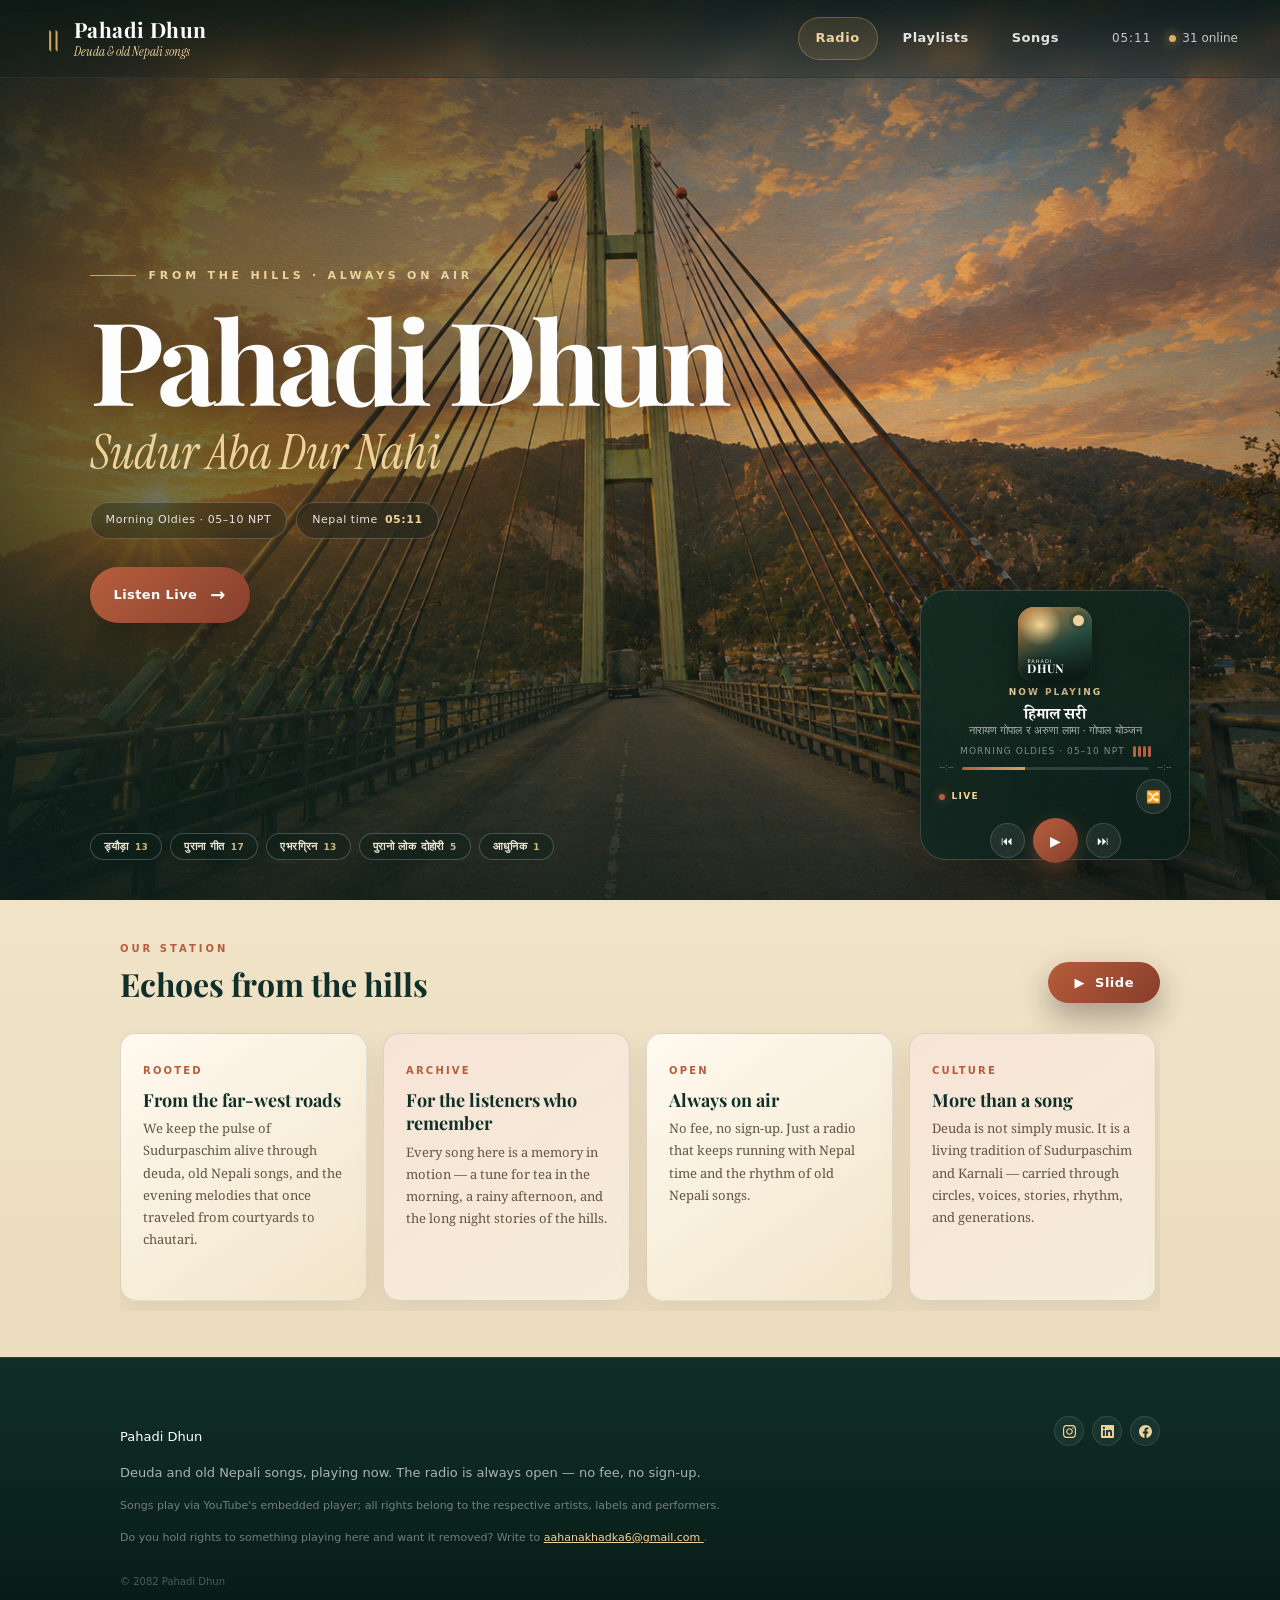
==== index.html @ c0a80d2a "Pahadi Dhun — deuda & old Nepali songs radio site" ====
<!DOCTYPE html>
<html lang="en">
<head>
  <meta charset="UTF-8">
  <meta name="viewport" content="width=device-width, initial-scale=1.0">

  <title>Pahadi Dhun | Sudur Aba Dur Nahi</title>

  <link rel="preconnect" href="https://fonts.googleapis.com">
  <link rel="preconnect" href="https://fonts.gstatic.com" crossorigin>

  <link
    href="https://fonts.googleapis.com/css2?family=Noto+Serif+Devanagari:wght@400;500;600;700&family=Instrument+Serif:ital@0;1&family=Playfair+Display:wght@500;600;700&display=swap"
    rel="stylesheet"
  >

  <link rel="stylesheet" href="styles.css">
</head>

<body>

  <!-- ================= TOP NAVIGATION ================= -->

  <header class="topbar">

    <a class="brand" href="#radio">
      <span class="brand-symbol">॥</span>

      <span class="brand-text">
        <span class="brand-mark">Pahadi Dhun</span>
        <span class="brand-en">Deuda & old Nepali songs</span>
      </span>
    </a>

    <nav class="topnav">
      <a href="#radio" class="active">Radio</a>
      <a href="playlists.html">Playlists</a>
      <a href="playlists.html#songs">Songs</a>
    </nav>

    <div class="topbar-meta">
      <span class="clock" id="clock">--:--</span>
      <span class="online" id="online">— online</span>
    </div>

  </header>


  <!-- ================= HERO ================= -->

  <section class="hero" id="radio">

    <!-- background -->
    <div class="hero-background"></div>

    <!-- cinematic overlay -->
    <div class="hero-overlay"></div>

    <!-- grain -->
    <div class="hero-grain"></div>


    <div class="hero-content">

      <p class="hero-eyebrow reveal">
        From the hills · Always on air
      </p>

      <h1 class="reveal">
        Pahadi Dhun
      </h1>

      <p class="hero-tagline reveal">
        Sudur Aba Dur Nahi
      </p>



      <div class="hero-badges reveal">

        <span class="badge" id="nowRotationBadge">
          — 
        </span>

        <span class="badge">
          Nepal time
          <strong id="nptTime">--:--</strong>
        </span>

      </div>


      <a class="cta reveal" href="#player-section">
        <span>Listen Live</span>
        <span class="cta-arrow">→</span>
      </a>

    </div>


    <!-- ================= CATEGORY BUTTONS ================= -->

    <div class="hero-cats reveal" id="heroCats"></div>


    <!-- ================= FLOATING PLAYER ================= -->

    <div class="player-section" id="player-section">

      <div class="player-grid reveal">

        <div class="now-card">

          <!-- album art -->
          <div class="art" id="artWrap">

            <div class="art-inner" id="artInner">

              <div class="art-overlay"></div>

              <div class="art-title">
                <span>PAHADI</span>
                <strong>DHUN</strong>
              </div>

              <span class="disc-hole"></span>

            </div>

          </div>


          <!-- song information -->

          <div class="now-body">

            <div class="now-text">

              <p class="now-label">
                Now playing
              </p>

              <h3 id="nowTitle">
                —
              </h3>

              <p class="now-artist" id="nowArtist">
                —
              </p>

              <div class="now-sub">

                <span
                  class="now-rotation"
                  id="nowPlayingRotation">
                  —
                </span>

                <span class="eq" aria-hidden="true">
                  <i></i>
                  <i></i>
                  <i></i>
                  <i></i>
                </span>

              </div>

            </div>


            <div class="progress" aria-hidden="true">

              <span class="progress-time" id="progressCur">
                --:--
              </span>

              <span class="progress-track">
                <span class="progress-fill" id="progressFill"></span>
              </span>

              <span class="progress-time" id="progressTotal">
                --:--
              </span>

            </div>

          </div>


          <!-- controls -->

          <div class="controls">

            <div class="controls-meta">

              <span class="live">
                <span class="live-dot"></span>
                Live
              </span>

              <button
                type="button"
                class="ctl"
                id="btnShuffle"
                aria-label="Shuffle">
                🔀
              </button>

            </div>


            <div class="controls-main">

              <button
                class="ctl"
                id="btnPrev"
                aria-label="Previous song">
                ⏮
              </button>

              <button
                class="ctl primary"
                id="btnPlay"
                aria-label="Play / Pause">
                ▶
              </button>

              <button
                class="ctl"
                id="btnNext"
                aria-label="Next song">
                ⏭
              </button>

            </div>

          </div>

        </div>


        <!-- hidden YouTube player -->
        <div class="player-hidden" aria-hidden="true">
          <div id="player"></div>
        </div>

      </div>

    </div>

  </section>


  <!-- ================= STATION STORY ================= -->

  <section class="story reveal">

    <div class="story-inner">

      <div class="story-head">

        <div class="section-head">

          <span class="kicker">
            Our station
          </span>

          <h2>
            Echoes from the hills
          </h2>

        </div>

        <button
          type="button"
          class="slide-btn story-slide-btn"
          id="storySlideBtn"
          aria-label="Slide story cards">
          <span>▶</span>
          <span class="slide-btn-label">Slide</span>
        </button>

      </div>


      <div class="story-grid" id="storyGrid">

        <article class="story-card">

          <span class="story-tag">
            Rooted
          </span>

          <h3>
            From the far-west roads
          </h3>

          <p>
            We keep the pulse of Sudurpaschim alive through
            deuda, old Nepali songs, and the evening melodies
            that once traveled from courtyards to chautari.
          </p>

        </article>


        <article class="story-card accent">

          <span class="story-tag">
            Archive
          </span>

          <h3>
            For the listeners who remember
          </h3>

          <p>
            Every song here is a memory in motion — a tune
            for tea in the morning, a rainy afternoon, and
            the long night stories of the hills.
          </p>

        </article>


        <article class="story-card">

          <span class="story-tag">
            Open
          </span>

          <h3>
            Always on air
          </h3>

          <p>
            No fee, no sign-up. Just a radio that keeps
            running with Nepal time and the rhythm of
            old Nepali songs.
          </p>

        </article>

        <article class="story-card accent">

          <span class="story-tag">
            Culture
          </span>

          <h3>
            More than a song
          </h3>

          <p>
            Deuda is not simply music. It is a living tradition
            of Sudurpaschim and Karnali — carried through circles,
            voices, stories, rhythm, and generations.
          </p>

        </article>


        <article class="story-card">

          <span class="story-tag">
            Memory
          </span>

          <h3>
            Songs that travelled by voice
          </h3>

          <p>
            Before playlists and streaming, these melodies
            travelled from village to village, from one chautari
            to another, remembered and sung by people.
          </p>

        </article>


        <article class="story-card accent">

          <span class="story-tag">
            Together
          </span>

          <h3>
            Music brings people closer
          </h3>

          <p>
            Whether you grew up in the hills or now live far
            from home, an old deuda tune can bring back the
            sound of familiar places and familiar voices.
          </p>

        </article>

      </div>

    </div>

  </section>


  <!-- ================= FOOTER ================= -->

  <footer>

    <div class="footer-inner">

      <p class="footer-brand">
        Pahadi Dhun
      </p>

      <p>
        Deuda and old Nepali songs, playing now.
        The radio is always open — no fee, no sign-up.
      </p>

      <div class="footer-social">
        <a href="https://www.instagram.com/aahanaahh?igsh=MTlxOTRmM2JIOHY3bQ==" aria-label="Instagram" target="_blank" rel="noopener">
          <svg viewBox="0 0 24 24"><path fill-rule="evenodd" clip-rule="evenodd" d="M12 0C8.74 0 8.333.015 7.053.072 5.775.132 4.905.333 4.14.63c-.789.306-1.459.717-2.126 1.384S.935 3.35.63 4.14C.333 4.905.131 5.775.072 7.053.012 8.333 0 8.74 0 12s.015 3.667.072 4.947c.06 1.277.261 2.148.558 2.913.306.788.717 1.459 1.384 2.126.667.666 1.336 1.079 2.126 1.384.766.296 1.636.499 2.913.558C8.333 23.988 8.74 24 12 24s3.667-.015 4.947-.072c1.277-.06 2.148-.262 2.913-.558.788-.306 1.459-.718 2.126-1.384.666-.667 1.079-1.335 1.384-2.126.296-.765.499-1.636.558-2.913.06-1.28.072-1.687.072-4.947s-.015-3.667-.072-4.947c-.06-1.277-.262-2.149-.558-2.913-.306-.789-.718-1.459-1.384-2.126C21.319 1.347 20.651.935 19.86.63c-.765-.297-1.636-.499-2.913-.558C15.667.012 15.26 0 12 0zm0 2.16c3.203 0 3.585.016 4.85.071 1.17.055 1.805.249 2.227.415.562.217.96.477 1.382.896.419.42.679.819.896 1.381.164.422.36 1.057.413 2.227.057 1.266.07 1.646.07 4.85s-.015 3.585-.074 4.85c-.061 1.17-.256 1.805-.421 2.227-.224.562-.479.96-.899 1.382-.419.419-.824.679-1.38.896-.42.164-1.065.36-2.235.413-1.274.057-1.649.07-4.859.07-3.211 0-3.586-.015-4.859-.074-1.171-.061-1.816-.256-2.236-.421-.569-.224-.96-.479-1.379-.899-.421-.419-.69-.824-.9-1.38-.165-.42-.359-1.065-.42-2.235-.045-1.26-.061-1.649-.061-4.844 0-3.196.016-3.586.061-4.861.061-1.17.255-1.814.42-2.234.21-.57.479-.96.9-1.381.419-.419.81-.689 1.379-.898.42-.166 1.051-.361 2.221-.421 1.275-.045 1.65-.06 4.859-.06l.045.03zm0 3.678c-3.405 0-6.162 2.76-6.162 6.162 0 3.405 2.76 6.162 6.162 6.162 3.405 0 6.162-2.76 6.162-6.162 0-3.405-2.76-6.162-6.162-6.162zM12 16c-2.21 0-4-1.79-4-4s1.79-4 4-4 4 1.79 4 4-1.79 4-4 4zm7.846-10.405c0 .795-.646 1.44-1.44 1.44-.795 0-1.44-.646-1.44-1.44 0-.794.646-1.439 1.44-1.439.793-.001 1.44.645 1.44 1.439z"/></svg>
        </a>
        <a href="https://www.linkedin.com/in/sushma-khadka-935508330/" aria-label="LinkedIn" target="_blank" rel="noopener">
          <svg viewBox="0 0 24 24"><path fill-rule="evenodd" clip-rule="evenodd" d="M20.447 20.452h-3.554v-5.569c0-1.328-.027-3.037-1.852-3.037-1.853 0-2.136 1.445-2.136 2.939v5.667H9.351V9h3.414v1.561h.046c.477-.9 1.637-1.85 3.37-1.85 3.601 0 4.267 2.37 4.267 5.455v6.286zM5.337 7.433c-1.144 0-2.063-.926-2.063-2.065 0-1.138.92-2.063 2.063-2.063 1.14 0 2.064.925 2.064 2.063 0 1.139-.925 2.065-2.064 2.065zm1.782 13.019H3.555V9h3.564v11.452zM22.225 0H1.771C.792 0 0 .774 0 1.729v20.542C0 23.227.792 24 1.771 24h20.451C23.2 24 24 23.227 24 22.271V1.729C24 .774 23.2 0 22.222 0h.003z"/></svg>
        </a>
        <a href="#" aria-label="Facebook" target="_blank" rel="noopener">
          <svg viewBox="0 0 24 24"><path fill-rule="evenodd" clip-rule="evenodd" d="M24 12.073c0-6.627-5.373-12-12-12s-12 5.373-12 12c0 5.99 4.388 10.954 10.125 11.854v-8.385H7.078v-3.47h3.047V9.43c0-3.007 1.792-4.669 4.533-4.669 1.312 0 2.686.235 2.686.235v2.953H15.83c-1.491 0-1.956.925-1.956 1.874v2.25h3.328l-.532 3.47h-2.796v8.385C19.612 23.027 24 18.062 24 12.073z"/></svg>
        </a>
      </div>

      <p class="small">
        Songs play via YouTube's embedded player;
        all rights belong to the respective artists,
        labels and performers.
      </p>

      <p class="small">
        Do you hold rights to something playing here
        and want it removed?
        Write to
        <a href="mailto:aahanakhadka6@gmail.com">
          aahanakhadka6@gmail.com
        </a>.
      </p>

      <p class="tiny">
        © 2082 Pahadi Dhun
      </p>

    </div>

  </footer>


  <!-- scripts -->

  <script src="songs.js"></script>
  <script src="app.js"></script>

</body>
</html>
---- styles.css ----
/* =========================================================
   PAHADI DHUN
   CINEMATIC HILL RADIO WEBSITE
   ========================================================= */

:root {
  --ink: #21160f;

  --paper: #ead9b8;
  --paper-2: #f7efdc;
  --cream: #f8f0dd;

  --forest: #102f28;
  --forest-dark: #081d18;

  --gold: #d6a55b;
  --gold-light: #f0d39b;

  --clay: #b75d3b;
  --clay-dark: #873d2a;

  --white: #fffaf0;

  --line: rgba(255,255,255,.16);

  --font-ui:
    "Segoe UI",
    system-ui,
    -apple-system,
    sans-serif;
}


/* =========================================================
   RESET
   ========================================================= */

* {
  margin: 0;
  padding: 0;
  box-sizing: border-box;
}

html {
  scroll-behavior: smooth;
  scroll-padding-top: 80px;
}

body {
  font-family:
    "Noto Serif Devanagari",
    Georgia,
    serif;

  color: var(--ink);

  background:
    linear-gradient(
      180deg,
      #f7efdc,
      #ead9b8
    );

  line-height: 1.7;

  overflow-x: hidden;
}


/* =========================================================
   TYPOGRAPHY
   ========================================================= */

h1,
h2,
h3,
.brand-mark,
.footer-brand {
  font-family:
    "Playfair Display",
    "Noto Serif Devanagari",
    Georgia,
    serif;
}

button,
a {
  font-family: var(--font-ui);
}


/* =========================================================
   FILM GRAIN
   ========================================================= */

body::after {
  content: "";

  position: fixed;
  inset: 0;

  pointer-events: none;

  z-index: 9999;

  opacity: .045;

  background-image:
    url("data:image/svg+xml,%3Csvg xmlns='http://www.w3.org/2000/svg' width='180' height='180'%3E%3Cfilter id='n'%3E%3CfeTurbulence type='fractalNoise' baseFrequency='.8' numOctaves='2' stitchTiles='stitch'/%3E%3C/filter%3E%3Crect width='100%25' height='100%25' filter='url(%23n)'/%3E%3C/svg%3E");
}


/* =========================================================
   TOP BAR
   ========================================================= */

.topbar {

  position: fixed;

  top: 0;
  left: 0;
  right: 0;

  z-index: 100;

  height: 78px;

  display: flex;

  align-items: center;

  padding: 0 42px;

  gap: 35px;

  color: white;

  background:
    linear-gradient(
      180deg,
      rgba(7,20,17,.78),
      rgba(7,20,17,.20)
    );

  backdrop-filter: blur(10px);

  -webkit-backdrop-filter: blur(10px);

  border-bottom:
    1px solid rgba(255,255,255,.10);

  transition:
    background .3s ease;
}


/* brand */

.brand {

  display: flex;

  align-items: center;

  gap: 12px;

  text-decoration: none;

  color: white;

  min-width: 230px;
}

.brand-symbol {

  color: var(--gold);

  font-size: 30px;

  line-height: 1;
}

.brand-text {

  display: flex;

  flex-direction: column;

  line-height: 1.05;
}

.brand-mark {

  font-size: 21px;

  font-weight: 700;

  letter-spacing: .02em;
}

.brand-en {

  margin-top: 5px;

  font-family:
    "Instrument Serif",
    Georgia,
    serif;

  font-style: italic;

  color: var(--gold-light);

  font-size: 13px;
}


/* navigation */

.topnav {

  display: flex;

  align-items: center;

  gap: 7px;

  margin-left: auto;
}

.topnav a {

  color: rgba(255,255,255,.88);

  text-decoration: none;

  font-size: 13px;

  font-weight: 600;

  letter-spacing: .04em;

  padding: 9px 17px;

  border-radius: 30px;

  border:
    1px solid transparent;

  transition:
    .25s ease;
}

.topnav a:hover {

  color: white;

  background:
    rgba(255,255,255,.10);
}

.topnav a.active {

  color: var(--gold-light);

  background:
    rgba(214,165,91,.14);

  border-color:
    rgba(214,165,91,.35);
}


/* clock */

.topbar-meta {

  display: flex;

  align-items: center;

  gap: 18px;

  font-family: var(--font-ui);

  font-size: 12px;

  color:
    rgba(255,255,255,.75);

  white-space: nowrap;
}

.clock {

  letter-spacing: .08em;
}

.online::before {

  content: "";

  display: inline-block;

  width: 7px;
  height: 7px;

  margin-right: 6px;

  border-radius: 50%;

  background: #e2ad63;

  box-shadow:
    0 0 12px rgba(226,173,99,.9);

  animation:
    onlinePulse 2s infinite;
}

@keyframes onlinePulse {

  0%,100% {
    opacity: 1;
  }

  50% {
    opacity: .4;
  }
}


/* =========================================================
   HERO
   ========================================================= */

.hero {

  position: relative;

  min-height: 100vh;

  min-height: 900px;

  display: flex;

  flex-direction: column;

  justify-content: center;

  overflow: hidden;

  color: white;

  padding:
    130px
    clamp(30px, 7vw, 110px)
    50px;
}


/* actual uploaded image */

.hero-background {

  position: absolute;

  inset: 0;

  z-index: 0;

  background-image:
    url("images/sudur.png");

  background-size: cover;

  background-position:
    center center;

  background-repeat: no-repeat;

  transform: scale(1.01);

}


/* cinematic color treatment */

.hero-overlay {

  position: absolute;

  inset: 0;

  z-index: 1;

  background:

    linear-gradient(
      90deg,
      rgba(5,22,18,.80) 0%,
      rgba(8,28,22,.42) 35%,
      rgba(8,28,22,.08) 72%,
      rgba(5,18,15,.28) 100%
    ),

    linear-gradient(
      180deg,
      rgba(5,20,17,.40) 0%,
      transparent 25%,
      transparent 52%,
      rgba(7,20,16,.76) 100%
    );
}


/* golden cinematic glow */

.hero::before {

  content: "";

  position: absolute;

  width: 700px;
  height: 700px;

  left: -230px;
  top: 10%;

  z-index: 2;

  background:
    radial-gradient(
      circle,
      rgba(241,167,72,.22),
      transparent 68%
    );

  pointer-events: none;
}


/* subtle grain */

.hero-grain {

  position: absolute;

  inset: 0;

  z-index: 3;

  pointer-events: none;

  opacity: .12;

  background-image:
    url("data:image/svg+xml,%3Csvg xmlns='http://www.w3.org/2000/svg' width='150' height='150'%3E%3Cfilter id='noise'%3E%3CfeTurbulence type='fractalNoise' baseFrequency='.9' numOctaves='2'/%3E%3C/filter%3E%3Crect width='100%25' height='100%25' filter='url(%23noise)' opacity='.35'/%3E%3C/svg%3E");
}


/* =========================================================
   HERO CONTENT
   ========================================================= */

.hero-content {

  position: relative;

  z-index: 10;

  width: min(700px, 100%);

  margin-top: -90px;
}


/* eyebrow */

.hero-eyebrow {

  display: flex;

  align-items: center;

  gap: 13px;

  margin-bottom: 20px;

  font-family: var(--font-ui);

  font-size: 11px;

  font-weight: 700;

  letter-spacing: .34em;

  text-transform: uppercase;

  color: var(--gold-light);
}

.hero-eyebrow::before {

  content: "";

  width: 46px;

  height: 1px;

  background: var(--gold);

  box-shadow:
    0 0 10px rgba(214,165,91,.4);
}


/* main title */

.hero h1 {

  font-size:
    clamp(4rem, 9vw, 8.5rem);

  line-height: .92;

  font-weight: 700;

  letter-spacing: -.045em;

  color: white;

  text-shadow:
    0 8px 40px rgba(0,0,0,.45);
}


/* tagline */

.hero-tagline {

  margin-top: 18px;

  font-family:
    "Instrument Serif",
    Georgia,
    serif;

  font-style: italic;

  font-size:
    clamp(1.8rem, 4vw, 3rem);

  line-height: 1;

  color: var(--gold-light);

  text-shadow:
    0 3px 22px rgba(0,0,0,.45);
}


/* description */

.hero-sub {

  max-width: 570px;

  margin-top: 23px;

  font-size: 15px;

  line-height: 1.8;

  color:
    rgba(255,247,227,.88);

  text-shadow:
    0 2px 12px rgba(0,0,0,.55);
}


/* =========================================================
   BADGES
   ========================================================= */

.hero-badges {

  display: flex;

  flex-wrap: wrap;

  gap: 9px;

  margin-top: 25px;
}

.badge {

  display: inline-flex;

  align-items: center;

  gap: 7px;

  padding: 8px 15px;

  border-radius: 30px;

  font-family: var(--font-ui);

  font-size: 11px;

  letter-spacing: .05em;

  color:
    rgba(255,255,255,.88);

  background:
    rgba(9,29,24,.34);

  border:
    1px solid rgba(255,255,255,.20);

  backdrop-filter:
    blur(8px);

  -webkit-backdrop-filter:
    blur(8px);
}

.badge strong {

  color: var(--gold-light);
}


/* =========================================================
   CTA
   ========================================================= */

.cta {

  display: inline-flex;

  align-items: center;

  gap: 13px;

  margin-top: 28px;

  padding: 13px 24px;

  border-radius: 40px;

  color: white;

  text-decoration: none;

  font-family: var(--font-ui);

  font-size: 13px;

  font-weight: 700;

  letter-spacing: .03em;

  background:
    linear-gradient(
      135deg,
      var(--clay),
      var(--clay-dark)
    );

  box-shadow:
    0 14px 32px rgba(0,0,0,.32);

  transition:
    transform .25s ease,
    box-shadow .25s ease;
}

.cta:hover {

  transform:
    translateY(-3px);

  box-shadow:
    0 19px 38px rgba(0,0,0,.42);
}

.cta-arrow {

  font-size: 18px;

  transition:
    transform .25s ease;
}

.cta:hover .cta-arrow {

  transform:
    translateX(4px);
}


/* =========================================================
   CATEGORY BUTTONS (HERO)
   ========================================================= */

.hero-cats {

  position: absolute;

  left: clamp(30px, 7vw, 110px);

  bottom: 40px;

  z-index: 15;

  display: flex;

  flex-wrap: wrap;

  gap: 8px;

  max-width: 46vw;
}

.hero-cat {

  display: inline-flex;

  align-items: center;

  gap: 6px;

  border:
    1px solid rgba(255,255,255,.22);

  background:
    rgba(9,29,24,.45);

  backdrop-filter:
    blur(8px);

  -webkit-backdrop-filter:
    blur(8px);

  color:
    rgba(255,247,227,.92);

  font-family: var(--font-ui);

  font-size: 11px;

  font-weight: 600;

  letter-spacing: .04em;

  padding: 6px 13px;

  border-radius: 30px;

  cursor: pointer;

  transition:
    transform .2s ease,
    background .2s ease,
    box-shadow .2s ease;
}

.hero-cat:hover {

  background:
    rgba(214,165,91,.22);

  transform:
    translateY(-2px);
}

.hero-cat.active {

  color: white;

  border-color: transparent;

  background:
    linear-gradient(
      135deg,
      var(--clay),
      var(--clay-dark)
    );

  box-shadow:
    0 6px 18px rgba(183,93,59,.35);
}

.hero-cat-count {

  color: var(--gold-light);

  font-size: 9px;

  opacity: .85;
}


/* =========================================================
   PLAYER
   ========================================================= */

.player-section {

  position: absolute;

  z-index: 20;

  left: auto;

  right: clamp(30px, 7vw, 110px);

  bottom: 40px;
}

.player-grid {

  width: auto;
}


/* glass player */

.now-card {

  display: flex;

  flex-direction: column;

  align-items: center;

  justify-content: space-between;

  width: 270px;
  height: 270px;

  gap: 4px;

  padding: 16px 18px 14px;

  border-radius: 26px;

  color: white;

  background:
    linear-gradient(
      135deg,
      rgba(12,40,33,.88),
      rgba(7,26,22,.78)
    );

  border:
    1px solid rgba(255,255,255,.16);

  box-shadow:
    0 20px 55px rgba(0,0,0,.4);

  backdrop-filter:
    blur(18px) saturate(1.2);

  -webkit-backdrop-filter:
    blur(18px) saturate(1.2);
}


/* =========================================================
   ALBUM ART
   ========================================================= */

.art {

  position: relative;

  width: 74px;
  height: 74px;

  overflow: hidden;

  flex-shrink: 0;

  border-radius: 16px;

  background:
    linear-gradient(
      145deg,
      #d5a05c,
      #743a29
    );

  box-shadow:
    0 10px 25px rgba(0,0,0,.4);
}

.art-inner {

  position: absolute;

  inset: 0;

  overflow: hidden;

  background:

    radial-gradient(
      circle at 30% 25%,
      rgba(255,220,150,.95),
      transparent 28%
    ),

    linear-gradient(
      145deg,
      #c88645,
      #285043 55%,
      #102b24
    );
}

.art-overlay {

  position: absolute;

  inset: 0;

  background:
    linear-gradient(
      180deg,
      transparent 25%,
      rgba(0,0,0,.62)
    );
}

.art-title {

  position: absolute;

  left: 9px;
  bottom: 8px;

  display: flex;

  flex-direction: column;

  color: white;

  line-height: .85;

  text-shadow:
    0 2px 10px rgba(0,0,0,.5);
}

.art-title span {

  font-family: var(--font-ui);

  font-size: 5px;

  letter-spacing: .22em;
}

.art-title strong {

  font-family:
    "Playfair Display",
    Georgia,
    serif;

  font-size: 12px;

  letter-spacing: .03em;
}

.disc-hole {

  position: absolute;

  width: 11px;
  height: 11px;

  top: 8px;
  right: 8px;

  border-radius: 50%;

  background:
    var(--gold-light);

  box-shadow:
    0 0 0 4px rgba(0,0,0,.12);
}


/* =========================================================
   SONG INFORMATION
   ========================================================= */

.now-body {

  min-width: 0;

  width: 100%;

  text-align: center;
}

.now-label {

  font-family: var(--font-ui);

  font-size: 9px;

  font-weight: 700;

  letter-spacing: .22em;

  text-transform: uppercase;

  color: var(--gold-light);
}

.now-text h3 {

  margin-top: 3px;

  font-size: 16px;

  line-height: 1.2;

  white-space: nowrap;

  overflow: hidden;

  text-overflow: ellipsis;
}

.now-artist {

  color:
    rgba(255,255,255,.65);

  font-family: var(--font-ui);

  font-size: 11px;
}

.now-sub {

  display: flex;

  align-items: center;

  justify-content: center;

  gap: 8px;

  margin-top: 3px;
}

.now-rotation {

  color:
    rgba(255,255,255,.48);

  font-family: var(--font-ui);

  font-size: 9px;

  text-transform: uppercase;

  letter-spacing: .12em;
}


/* =========================================================
   EQUALIZER
   ========================================================= */

.eq {

  display: inline-flex;

  align-items: flex-end;

  gap: 2px;

  height: 11px;
}

.eq i {

  width: 3px;

  height: 100%;

  border-radius: 3px;

  background: var(--clay);

  animation:
    equalizer 1s ease-in-out infinite;

  animation-play-state: paused;
}

.eq i:nth-child(2) {
  animation-delay: .15s;
}

.eq i:nth-child(3) {
  animation-delay: .30s;
}

.eq i:nth-child(4) {
  animation-delay: .45s;
}

.art.playing ~ .now-body .eq i {
  animation-play-state: running;
}

@keyframes equalizer {

  0%,100% {
    transform: scaleY(.25);
  }

  50% {
    transform: scaleY(1);
  }
}


/* =========================================================
   PROGRESS
   ========================================================= */

.progress {

  display: flex;

  align-items: center;

  gap: 8px;

  margin-top: 2px;

  width: 100%;
}

.progress-time {

  font-family: var(--font-ui);

  font-size: 8px;

  color:
    rgba(255,255,255,.42);

  white-space: nowrap;
}

.progress-track {

  flex: 1;

  height: 3px;

  overflow: hidden;

  border-radius: 20px;

  background:
    rgba(255,255,255,.14);
}

.progress-fill {

  display: block;

  width: 34%;

  height: 100%;

  background:
    linear-gradient(
      90deg,
      var(--clay),
      var(--gold)
    );
}


/* =========================================================
   CONTROLS
   ========================================================= */

.controls {

  display: flex;

  flex-direction: column;

  align-items: center;

  gap: 4px;

  width: 100%;
}

.controls-meta {

  display: flex;

  align-items: center;

  justify-content: space-between;

  gap: 12px;

  width: 100%;
}

.controls-main {

  display: flex;

  align-items: center;

  gap: 8px;
}


/* buttons */

.ctl {

  width: 35px;
  height: 35px;

  display: inline-flex;

  align-items: center;
  justify-content: center;

  border-radius: 50%;

  border:
    1px solid rgba(255,255,255,.15);

  color: white;

  background:
    rgba(255,255,255,.07);

  cursor: pointer;

  font-size: 12px;

  transition:
    .2s ease;
}

.ctl:hover {

  background:
    rgba(255,255,255,.16);

  transform:
    translateY(-2px);
}

.ctl.primary {

  width: 45px;
  height: 45px;

  font-size: 14px;

  border: none;

  background:
    linear-gradient(
      135deg,
      var(--clay),
      var(--clay-dark)
    );

  box-shadow:
    0 7px 20px rgba(183,93,59,.4);
}


/* live */

.live {

  display: flex;

  align-items: center;

  gap: 6px;

  font-family: var(--font-ui);

  font-size: 9px;

  font-weight: 700;

  text-transform: uppercase;

  letter-spacing: .15em;

  color: var(--gold-light);
}

.live-dot {

  width: 6px;
  height: 6px;

  border-radius: 50%;

  background: var(--clay);

  box-shadow:
    0 0 10px rgba(183,93,59,.9);

  animation:
    livePulse 1.8s infinite;
}

@keyframes livePulse {

  0%,100% {
    opacity: 1;
  }

  50% {
    opacity: .4;
  }
}


/* =========================================================
   LYRICS
   ========================================================= */

.lyrics {

  position: relative;

  text-align: center;

  margin-top: 0;
}

.lyrics-toggle {

  border: none;

  background: none;

  color:
    rgba(255,255,255,.55);

  cursor: pointer;

  font-family: var(--font-ui);

  font-size: 9px;

  text-transform: uppercase;

  letter-spacing: .15em;
}

.lyrics-toggle:hover {

  color: var(--gold-light);
}

.lyrics-body {

  display: none;

  position: absolute;

  left: 50%;

  right: auto;

  transform: translateX(-50%);

  bottom: calc(100% + 10px);

  width: 240px;

  max-height: 250px;

  overflow-y: auto;

  padding: 18px;

  border-radius: 14px;

  background:
    rgba(8,25,21,.96);

  border:
    1px solid rgba(255,255,255,.13);

  box-shadow:
    0 20px 40px rgba(0,0,0,.35);
}

.lyrics.open .lyrics-body {
  display: block;
}

.lyrics-text {

  color:
    rgba(255,255,255,.82);

  font-size: 13px;

  line-height: 1.9;
}


/* =========================================================
   HIDDEN PLAYER
   ========================================================= */

.player-hidden {

  position: absolute;

  width: 1px;
  height: 1px;

  left: -9999px;

  overflow: hidden;

  opacity: 0;

  pointer-events: none;
}


/* =========================================================
   REVEAL ANIMATION
   ========================================================= */

.reveal {

  opacity: 0;

  transform:
    translateY(22px);

  transition:
    opacity .8s cubic-bezier(.22,1,.36,1),
    transform .8s cubic-bezier(.22,1,.36,1);
}

.reveal.in {

  opacity: 1;

  transform: none;
}


/* =========================================================
   MAIN CONTENT
   ========================================================= */

main {

  max-width: 1100px;

  margin: auto;

  padding:
    80px 30px;
}

.story {

  margin: 0;

  color:
    var(--ink);

  background:
    transparent;

  border-top: none;
}

.story-inner {

  max-width: 1100px;

  margin: auto;

  padding:
    38px 30px 46px;

  text-align: center;
}

.story-inner .section-head,
.story-inner .story-grid {

  text-align: left;
}

.story .kicker {

  color: var(--clay);
}

.story .section-head h2 {

  color: var(--forest);

  font-size:
    clamp(1.5rem, 3.5vw, 2rem);

  line-height: 1.2;
}

/* story header row (title + slide button) */

.story-head {

  display: flex;

  align-items: flex-end;

  justify-content: space-between;

  gap: 16px;

  margin-bottom: 24px;
}

.story-head .section-head {

  margin-bottom: 0;
}

.story-slide-btn {

  margin-top: 0;

  padding: 9px 16px;

  font-size: 11px;

  gap: 8px;

  flex: 0 0 auto;
}

.section-head {

  margin-bottom: 35px;
}

.kicker {

  display: block;

  margin-bottom: 8px;

  color: var(--clay);

  font-family: var(--font-ui);

  font-size: 10px;

  font-weight: 700;

  letter-spacing: .3em;

  text-transform: uppercase;
}

.section-head h2 {

  font-size:
    clamp(2rem,5vw,3rem);

  line-height: 1.15;
}


/* story cards — sliding carousel */

.story-grid {

  display: flex;

  gap: 16px;

  padding:
    6px 2px 10px;

  overflow-x: auto;

  scroll-snap-type: x mandatory;

  scrollbar-width: none;

  -ms-overflow-style: none;
}

.story-grid::-webkit-scrollbar {

  display: none;
}

.story-grid .story-card {

  flex: 0 0 calc((100% - 48px) / 4);

  scroll-snap-align: start;
}

.story-card {

  padding: 24px 22px;

  border-radius: 16px;

  background:
    linear-gradient(
      145deg,
      #fffaf0,
      #f1e4c9
    );

  border:
    1px solid rgba(23,53,45,.12);

  box-shadow:
    0 12px 30px rgba(40,30,20,.08);

  transition:
    transform .25s ease,
    box-shadow .25s ease;
}

.story-card:hover {

  transform:
    translateY(-5px);

  box-shadow:
    0 20px 40px rgba(40,30,20,.14);
}

.story-card.accent {

  background:
    linear-gradient(
      145deg,
      #f7e4d6,
      #f5ecd9
    );
}

.story-tag {

  display: inline-block;

  margin-bottom: 10px;

  color: var(--clay);

  font-family: var(--font-ui);

  font-size: 10px;

  font-weight: 700;

  letter-spacing: .22em;

  text-transform: uppercase;
}

.story-card h3 {

  color: var(--forest);

  font-size: 18px;

  line-height: 1.3;

  margin-bottom: 8px;
}

.story-card p {

  color: #655440;

  font-size: 13px;

  line-height: 1.7;
}


/* =========================================================
   HOMESICK SECTION
   ========================================================= */

.story + .story {

  margin-top: 70px;
}

.homesick {

  margin-top: 70px;

  padding:
    60px 40px;

  text-align: center;

  color: white;

  border-radius: 26px;

  background:

    linear-gradient(
      160deg,
      rgba(16,47,40,.97),
      rgba(8,29,24,.97)
    ),

    radial-gradient(
      circle at 70% 20%,
      rgba(214,165,91,.18),
      transparent 60%
    );

  border:
    1px solid rgba(214,165,91,.28);

  box-shadow:
    0 24px 60px rgba(40,30,20,.18);
}

.homesick h2 {

  font-size:
    clamp(2rem,5vw,3rem);

  color: white;
}

.homesick-line {

  margin-top: 14px;

  font-family:
    "Instrument Serif",
    Georgia,
    serif;

  font-style: italic;

  font-size: 1.4rem;

  color: var(--gold-light);
}

.homesick p {

  max-width: 640px;

  margin: 18px auto 0;

  font-size: 14px;

  line-height: 1.9;

  color:
    rgba(255,247,227,.82);
}

.homesick .homesick-moods {

  font-family: var(--font-ui);

  font-size: 11px;

  letter-spacing: .12em;

  text-transform: uppercase;

  color: var(--gold-light);
}

.homesick .homesick-last {

  color: white;

  font-weight: 600;
}


/* =========================================================
   SLIDE BUTTON
   ========================================================= */

.slide-btn {

  display: inline-flex;

  align-items: center;

  gap: 10px;

  margin-top: 24px;

  padding: 13px 26px;

  border: none;

  border-radius: 40px;

  color: white;

  font-family: var(--font-ui);

  font-size: 13px;

  font-weight: 700;

  letter-spacing: .04em;

  background:
    linear-gradient(
      135deg,
      var(--clay),
      var(--clay-dark)
    );

  box-shadow:
    0 14px 32px rgba(0,0,0,.32);

  cursor: pointer;

  transition:
    transform .25s ease,
    box-shadow .25s ease;
}
.slide-btn:hover {

  transform:
    translateY(-3px);

  box-shadow:
    0 19px 38px rgba(0,0,0,.42);
}


/* =========================================================
   FOOTER
   ========================================================= */

footer {

  color:
    rgba(255,255,255,.65);

  background:
    linear-gradient(
      180deg,
      #102f28,
      #071a15
    );

  margin-top: 0;

  border-top:
    1px solid rgba(214,165,91,.25);
}

.footer-inner {

  position: relative;

  max-width: 1100px;

  margin: auto;

  padding:
    55px 30px 40px;
}

.footer-brand {

  color: white;

  font-size: 25px;
}

.footer-inner p {

  max-width: 650px;

  margin-top: 12px;

  font-family: var(--font-ui);

  font-size: 13px;

  line-height: 1.8;
}

.footer-inner .small {

  color:
    rgba(255,255,255,.42);

  font-size: 11px;
}

.footer-inner .tiny {

  color:
    rgba(255,255,255,.28);

  font-size: 10px;

  margin-top: 25px;
}

.footer-social {

  position: absolute;

  top: 58px;

  right: 30px;

  display: flex;

  gap: 8px;
}

.footer-social a {

  display: inline-flex;

  align-items: center;
  justify-content: center;

  width: 30px;
  height: 30px;

  border-radius: 50%;

  color: var(--gold-light);

  background:
    rgba(255,255,255,.05);

  border:
    1px solid rgba(255,255,255,.12);

  transition:
    transform .2s ease,
    color .2s ease,
    background .2s ease;
}

.footer-social a:hover {

  color: white;

  background:
    rgba(214,165,91,.25);

  transform:
    translateY(-2px);
}

.footer-social svg {

  width: 13px;
  height: 13px;

  fill: currentColor;
}

footer a {

  color: var(--gold-light);
}


/* =========================================================
   RESPONSIVE — TABLET
   ========================================================= */

@media (max-width: 900px) {

  .topbar {

    padding:
      0 20px;
  }

  .topbar-meta {

    display: none;
  }

  .hero {

    min-height: 100vh;

    padding:
      120px 30px 250px;
  }

  .hero-content {

    margin-top: 0;
  }

  .hero h1 {

    font-size:
      clamp(3.5rem,11vw,6rem);
  }

  .player-section {

    left: auto;

    right: 20px;

    bottom: 25px;
  }

  .hero-cats {

    left: 20px;

    bottom: 25px;

    max-width:
      calc(100vw - 290px);
  }

  .now-card {

    width: 240px;
    height: 240px;

    gap: 4px;

    padding: 14px 15px 12px;
  }

  .art {

    width: 70px;
    height: 70px;
  }

  .story-grid .story-card {

    flex-basis: calc(50% - 8px);
  }
}


/* =========================================================
   RESPONSIVE — MOBILE
   ========================================================= */

@media (max-width: 650px) {

  .topbar {

    height: 65px;

    padding:
      0 15px;

    gap: 10px;
  }

  .brand {

    min-width: 0;
  }

  .brand-symbol {

    font-size: 23px;
  }

  .brand-mark {

    font-size: 17px;
  }

  .brand-en {

    font-size: 10px;
  }

  .topnav {

    margin-left: auto;

    gap: 0;
  }

  .topnav a {

    font-size: 10px;

    padding:
      7px 8px;
  }

  .hero {

    min-height: 850px;

    padding:
      105px 20px 250px;
  }

  .hero-background {

    background-position:
      center center;
  }

  .hero-overlay {

    background:

      linear-gradient(
        90deg,
        rgba(5,22,18,.78),
        rgba(5,22,18,.28)
      ),

      linear-gradient(
        180deg,
        rgba(5,20,17,.45),
        transparent 35%,
        rgba(5,20,17,.9)
      );
  }

  .hero-eyebrow {

    font-size: 8px;

    letter-spacing: .24em;
  }

  .hero h1 {

    font-size:
      clamp(3.1rem,17vw,5rem);
  }

  .hero-tagline {

    font-size: 1.7rem;
  }

  .hero-sub {

    font-size: 13px;

    max-width: 390px;
  }

  .hero-badges {

    margin-top: 18px;
  }

  .badge {

    font-size: 9px;

    padding:
      7px 11px;
  }

  .cta {

    margin-top: 20px;

    padding:
      11px 19px;
  }


  /* mobile player */

  .player-section {

    left: auto;

    right: 12px;

    bottom: 12px;
  }

  .hero-cats {

    left: 12px;

    bottom: 12px;

    gap: 6px;

    max-width:
      calc(100vw - 235px);
  }

  .hero-cat {

    font-size: 10px;

    padding: 5px 10px;
  }

  .now-card {

    width: 210px;
    height: 210px;

    gap: 3px;

    padding: 12px 13px 10px;

    border-radius: 20px;
  }

  .art {

    width: 56px;
    height: 56px;

    border-radius: 12px;
  }

  .art-title strong {

    font-size: 10px;
  }

  .art-title span {

    font-size: 4px;
  }

  .disc-hole {

    width: 8px;
    height: 8px;

    top: 6px;
    right: 6px;
  }

  .now-text h3 {

    font-size: 13px;
  }

  .now-artist {

    font-size: 9px;
  }

  .now-rotation {

    font-size: 7px;
  }

  .progress {

    margin-top: 1px;
  }

  .controls {

    grid-column: auto;

    flex-direction: column;

    justify-content: center;

    gap: 3px;

    padding-top: 0;

    border-top: none;
  }

  .controls-meta {

    order: 0;
  }

  .controls-main {

    order: 0;
  }

  .lyrics {

    order: 0;
  }

  .ctl {

    width: 31px;
    height: 31px;

    font-size: 10px;
  }

  .ctl.primary {

    width: 38px;
    height: 38px;
  }

  .live {

    font-size: 7px;
  }

  .lyrics-body {

    right: auto;

    bottom: calc(100% + 8px);

    width: 210px;
  }


  main {

    padding:
      60px 20px;
  }

  .story-card {

    padding:
      20px 18px;
  }

  .story-grid .story-card {

    flex-basis: 86%;
  }

  .footer-social {

    position: static;

    margin-top: 18px;
  }

  .story-inner {

    padding:
      32px 20px 40px;
  }

  .slide-btn {

    font-size: 11px;

    padding: 11px 18px;
  }

}


/* =========================================================
   ACCESSIBILITY
   ========================================================= */

@media (prefers-reduced-motion: reduce) {

  html {
    scroll-behavior: auto;
  }

  *,
  *::before,
  *::after {

    animation: none !important;

    transition: none !important;
  }

  .reveal {

    opacity: 1;

    transform: none;
  }
}
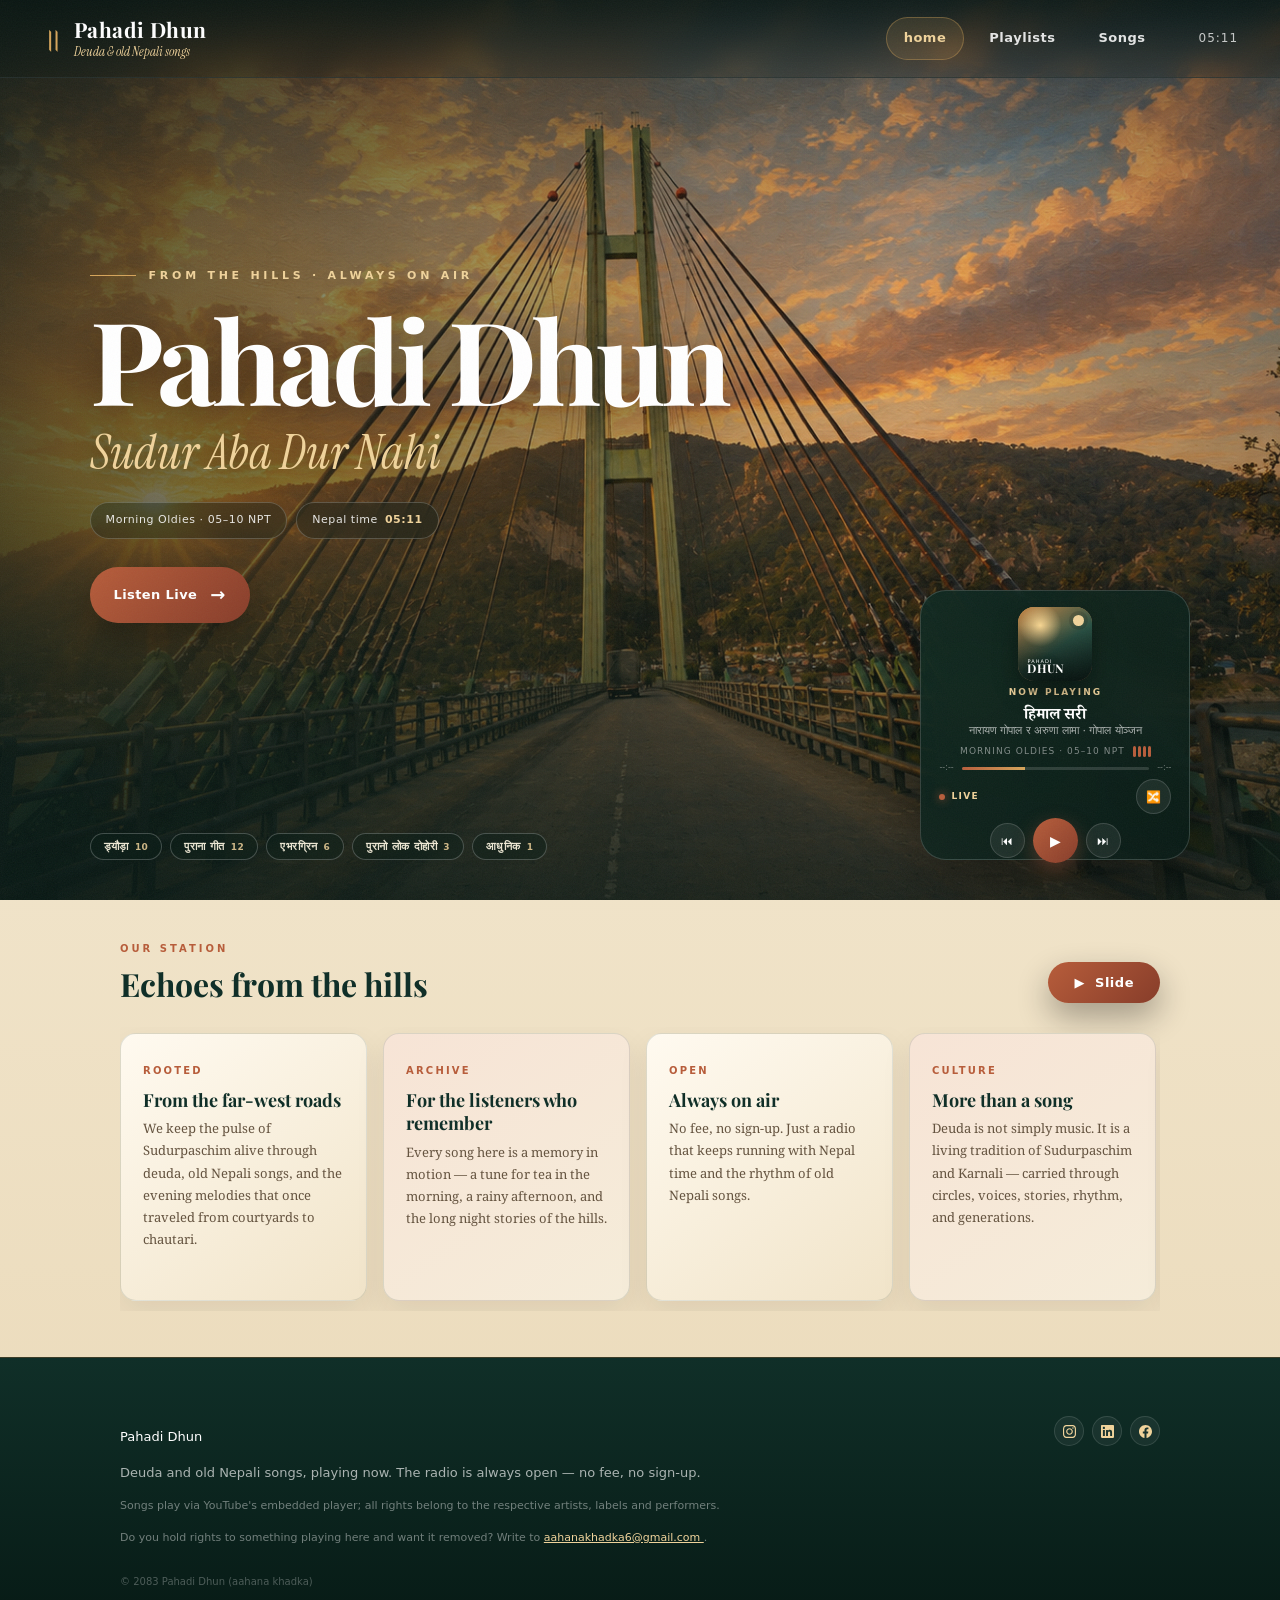
==== commit 7c197321: "Remove online counter; update mobile/resume/progress fixes" ====
--- a/index.html
+++ b/index.html
@@ -33,14 +33,13 @@
     </a>
 
     <nav class="topnav">
-      <a href="#radio" class="active">Radio</a>
+      <a href="#radio" class="active">home</a>
       <a href="playlists.html">Playlists</a>
       <a href="playlists.html#songs">Songs</a>
     </nav>
 
     <div class="topbar-meta">
       <span class="clock" id="clock">--:--</span>
-      <span class="online" id="online">— online</span>
     </div>
 
   </header>
@@ -447,7 +446,7 @@
       </p>
 
       <p class="tiny">
-        © 2082 Pahadi Dhun
+        © 2083 Pahadi Dhun (aahana khadka)
       </p>
 
     </div>
--- a/styles.css
+++ b/styles.css
@@ -297,39 +297,6 @@
   letter-spacing: .08em;
 }
 
-.online::before {
-
-  content: "";
-
-  display: inline-block;
-
-  width: 7px;
-  height: 7px;
-
-  margin-right: 6px;
-
-  border-radius: 50%;
-
-  background: #e2ad63;
-
-  box-shadow:
-    0 0 12px rgba(226,173,99,.9);
-
-  animation:
-    onlinePulse 2s infinite;
-}
-
-@keyframes onlinePulse {
-
-  0%,100% {
-    opacity: 1;
-  }
-
-  50% {
-    opacity: .4;
-  }
-}
-
 
 /* =========================================================
    HERO
